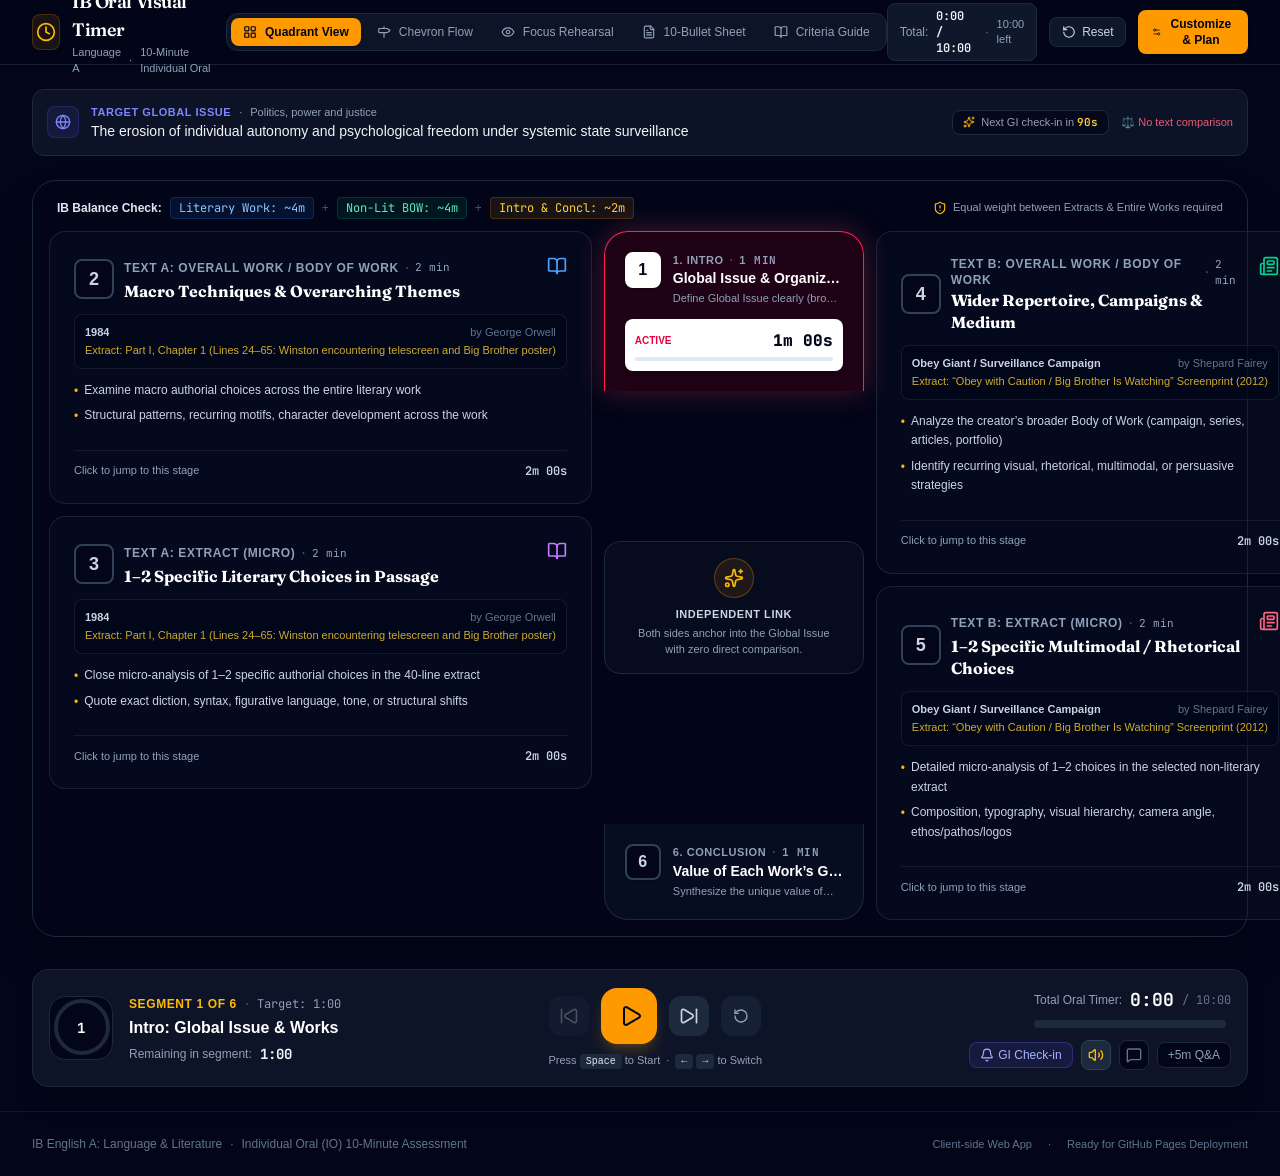
==== docs/index.html @ 3e12ef02 "build: configure output for GitHub Pages Update build script to sync dist to docs, add support for S" ====
<!doctype html>
<html lang="en">
  <head>
    <meta charset="UTF-8" />
    <meta name="viewport" content="width=device-width, initial-scale=1.0" />
    <title>IB English Oral Visual Timer</title>
    <meta name="description" content="Visual timer and structure planner for the IB Language and Literature Individual Oral (IO) 10-minute presentation with Global Issue check-ins." />
    <meta property="og:title" content="IB English Oral Visual Timer" />
    <meta property="og:description" content="Visual timer and structure planner for the IB Language and Literature Individual Oral (IO) 10-minute presentation with Global Issue check-ins." />
    <meta property="og:type" content="website" />
    <meta name="twitter:card" content="summary_large_image" />
    <link rel="preconnect" href="https://fonts.googleapis.com">
    <link rel="preconnect" href="https://fonts.gstatic.com" crossorigin>
    <link href="https://fonts.googleapis.com/css2?family=DM+Sans:ital,opsz,wght@0,9..40,400..700;1,9..40,400..700&family=Fraunces:ital,opsz,wght@0,9..144,500..800;1,9..144,500..800&family=JetBrains+Mono:wght@400;500;600;700&family=Plus+Jakarta+Sans:ital,wght@0,400..800;1,400..800&display=swap" rel="stylesheet">
    <script type="module" crossorigin src="./assets/index-CUHoWdpu.js"></script>
    <link rel="stylesheet" crossorigin href="./assets/index-H2sYKKnY.css">
  </head>
  <body class="bg-slate-950 text-slate-100 antialiased selection:bg-amber-500/30 selection:text-amber-200">
    <div id="root"></div>
  </body>
</html>
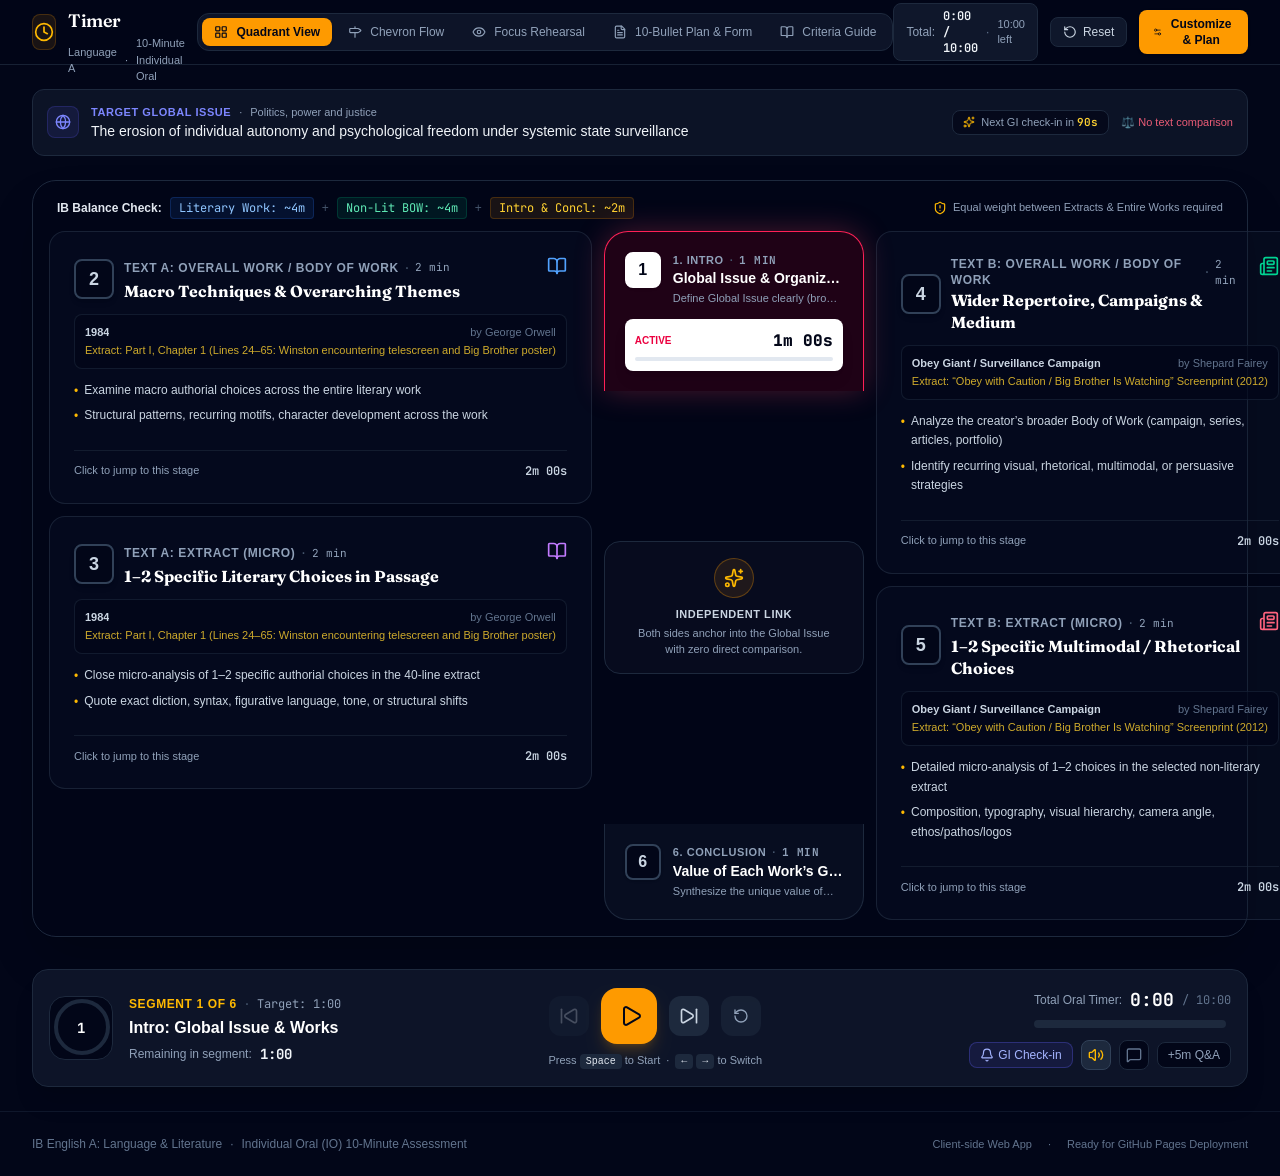
==== commit b015d12c: "feat: add IO plan management and live cue tracking - Added candidate info fields and CSV import/expo" ====
--- a/docs/index.html
+++ b/docs/index.html
@@ -12,8 +12,8 @@
     <link rel="preconnect" href="https://fonts.googleapis.com">
     <link rel="preconnect" href="https://fonts.gstatic.com" crossorigin>
     <link href="https://fonts.googleapis.com/css2?family=DM+Sans:ital,opsz,wght@0,9..40,400..700;1,9..40,400..700&family=Fraunces:ital,opsz,wght@0,9..144,500..800;1,9..144,500..800&family=JetBrains+Mono:wght@400;500;600;700&family=Plus+Jakarta+Sans:ital,wght@0,400..800;1,400..800&display=swap" rel="stylesheet">
-    <script type="module" crossorigin src="./assets/index-CUHoWdpu.js"></script>
-    <link rel="stylesheet" crossorigin href="./assets/index-H2sYKKnY.css">
+    <script type="module" crossorigin src="./assets/index-BTiubsQg.js"></script>
+    <link rel="stylesheet" crossorigin href="./assets/index-DqDThKvz.css">
   </head>
   <body class="bg-slate-950 text-slate-100 antialiased selection:bg-amber-500/30 selection:text-amber-200">
     <div id="root"></div>
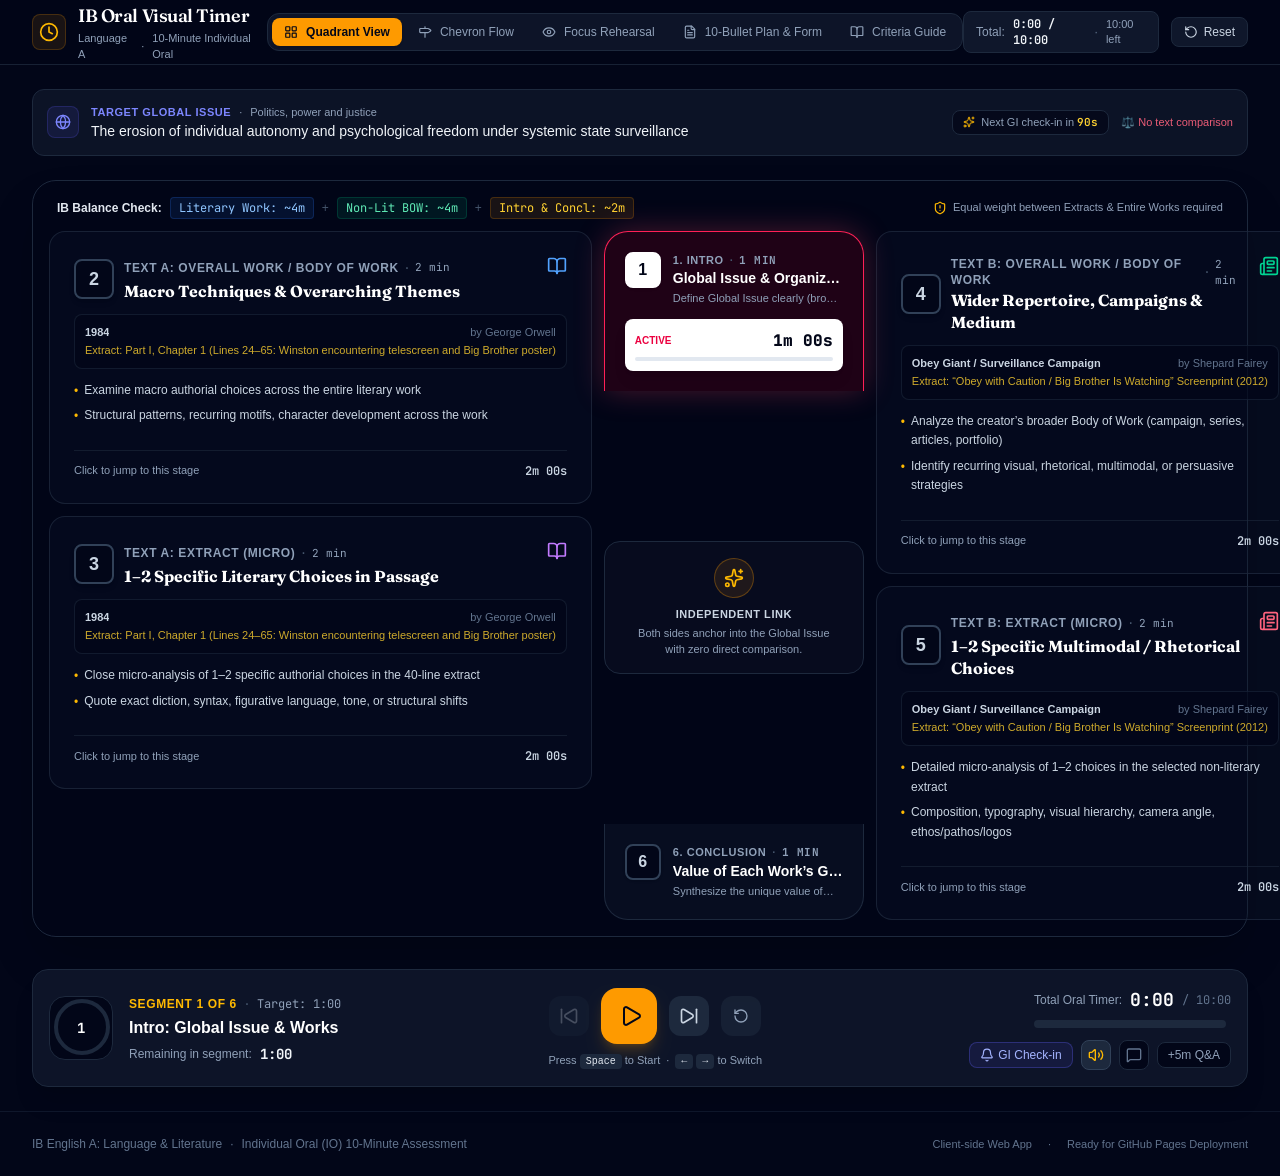
==== commit b6bd3409: "refactor: remove CustomizerDrawer component Clean up the UI by removing the unused CustomizerDrawer " ====
--- a/docs/index.html
+++ b/docs/index.html
@@ -12,8 +12,8 @@
     <link rel="preconnect" href="https://fonts.googleapis.com">
     <link rel="preconnect" href="https://fonts.gstatic.com" crossorigin>
     <link href="https://fonts.googleapis.com/css2?family=DM+Sans:ital,opsz,wght@0,9..40,400..700;1,9..40,400..700&family=Fraunces:ital,opsz,wght@0,9..144,500..800;1,9..144,500..800&family=JetBrains+Mono:wght@400;500;600;700&family=Plus+Jakarta+Sans:ital,wght@0,400..800;1,400..800&display=swap" rel="stylesheet">
-    <script type="module" crossorigin src="./assets/index-BTiubsQg.js"></script>
-    <link rel="stylesheet" crossorigin href="./assets/index-DqDThKvz.css">
+    <script type="module" crossorigin src="./assets/index-0Tg_NKt6.js"></script>
+    <link rel="stylesheet" crossorigin href="./assets/index-BsBRFS3J.css">
   </head>
   <body class="bg-slate-950 text-slate-100 antialiased selection:bg-amber-500/30 selection:text-amber-200">
     <div id="root"></div>
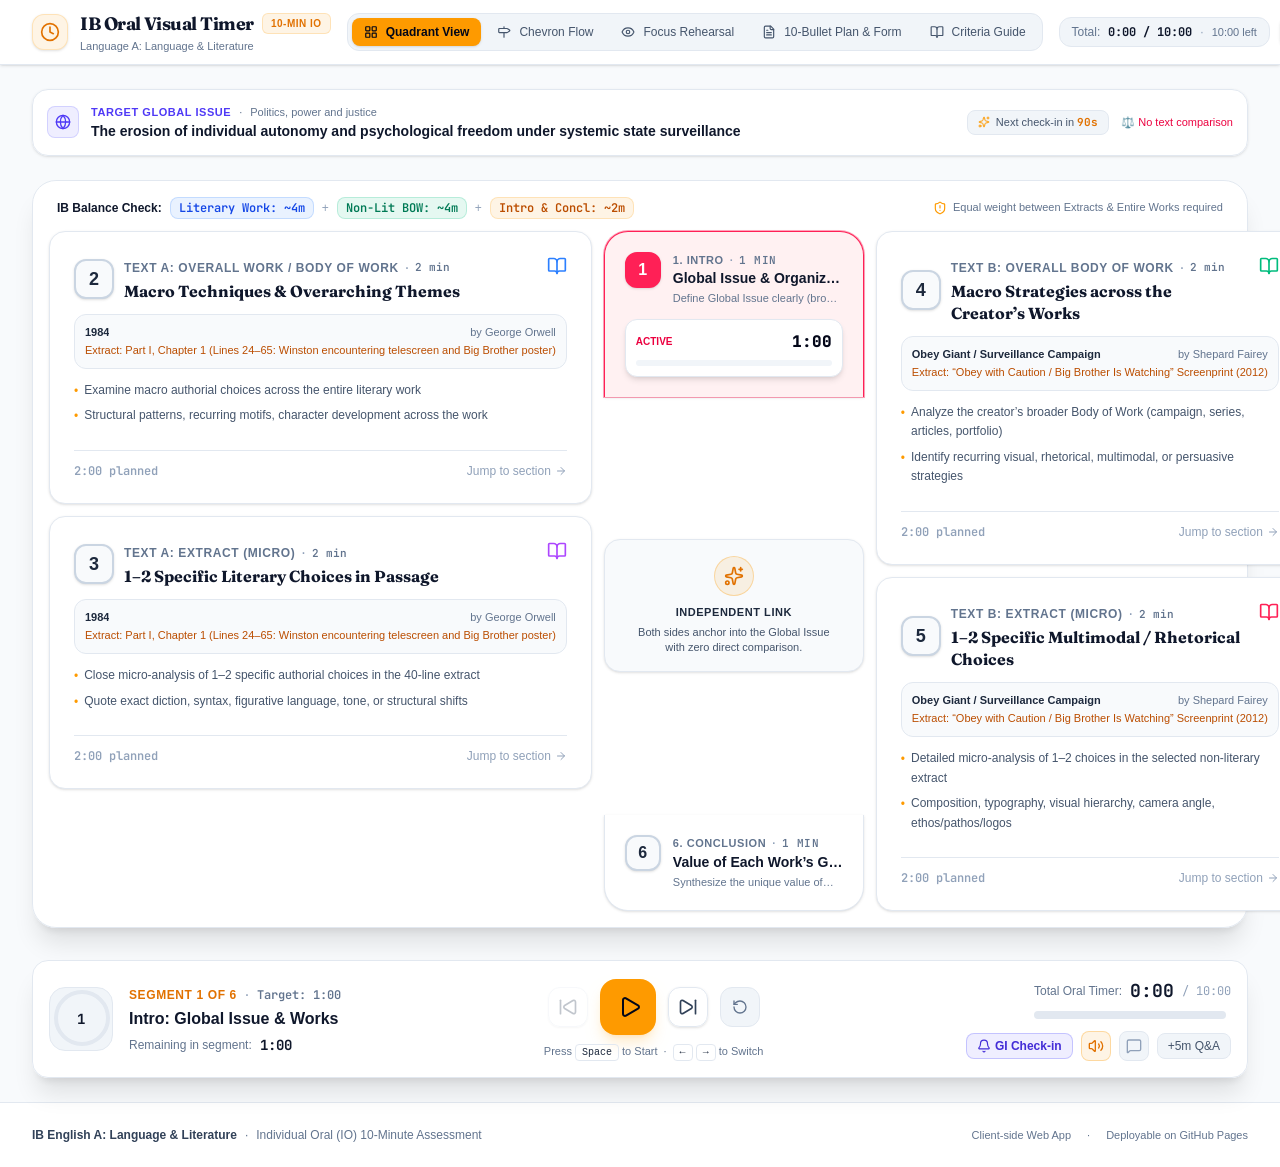
==== commit 7e6f9c73: "feat: add light and dark mode support Implement theme switching functionality with persistence using" ====
--- a/docs/index.html
+++ b/docs/index.html
@@ -1,5 +1,5 @@
 <!doctype html>
-<html lang="en">
+<html lang="en" class="dark">
   <head>
     <meta charset="UTF-8" />
     <meta name="viewport" content="width=device-width, initial-scale=1.0" />
@@ -9,13 +9,25 @@
     <meta property="og:description" content="Visual timer and structure planner for the IB Language and Literature Individual Oral (IO) 10-minute presentation with Global Issue check-ins." />
     <meta property="og:type" content="website" />
     <meta name="twitter:card" content="summary_large_image" />
+    <script>
+      try {
+        const theme = localStorage.getItem('ib_oral_theme');
+        if (theme === 'light') {
+          document.documentElement.classList.remove('dark');
+          document.documentElement.classList.add('light');
+        } else {
+          document.documentElement.classList.add('dark');
+          document.documentElement.classList.remove('light');
+        }
+      } catch (e) {}
+    </script>
     <link rel="preconnect" href="https://fonts.googleapis.com">
     <link rel="preconnect" href="https://fonts.gstatic.com" crossorigin>
     <link href="https://fonts.googleapis.com/css2?family=DM+Sans:ital,opsz,wght@0,9..40,400..700;1,9..40,400..700&family=Fraunces:ital,opsz,wght@0,9..144,500..800;1,9..144,500..800&family=JetBrains+Mono:wght@400;500;600;700&family=Plus+Jakarta+Sans:ital,wght@0,400..800;1,400..800&display=swap" rel="stylesheet">
-    <script type="module" crossorigin src="./assets/index-0Tg_NKt6.js"></script>
-    <link rel="stylesheet" crossorigin href="./assets/index-BsBRFS3J.css">
+    <script type="module" crossorigin src="./assets/index-BqipFUJ5.js"></script>
+    <link rel="stylesheet" crossorigin href="./assets/index-DSk7xIgM.css">
   </head>
-  <body class="bg-slate-950 text-slate-100 antialiased selection:bg-amber-500/30 selection:text-amber-200">
+  <body class="bg-slate-50 text-slate-900 dark:bg-slate-950 dark:text-slate-100 antialiased selection:bg-amber-500/30 selection:text-amber-900 dark:selection:text-amber-200 min-h-screen transition-colors duration-150">
     <div id="root"></div>
   </body>
 </html>
